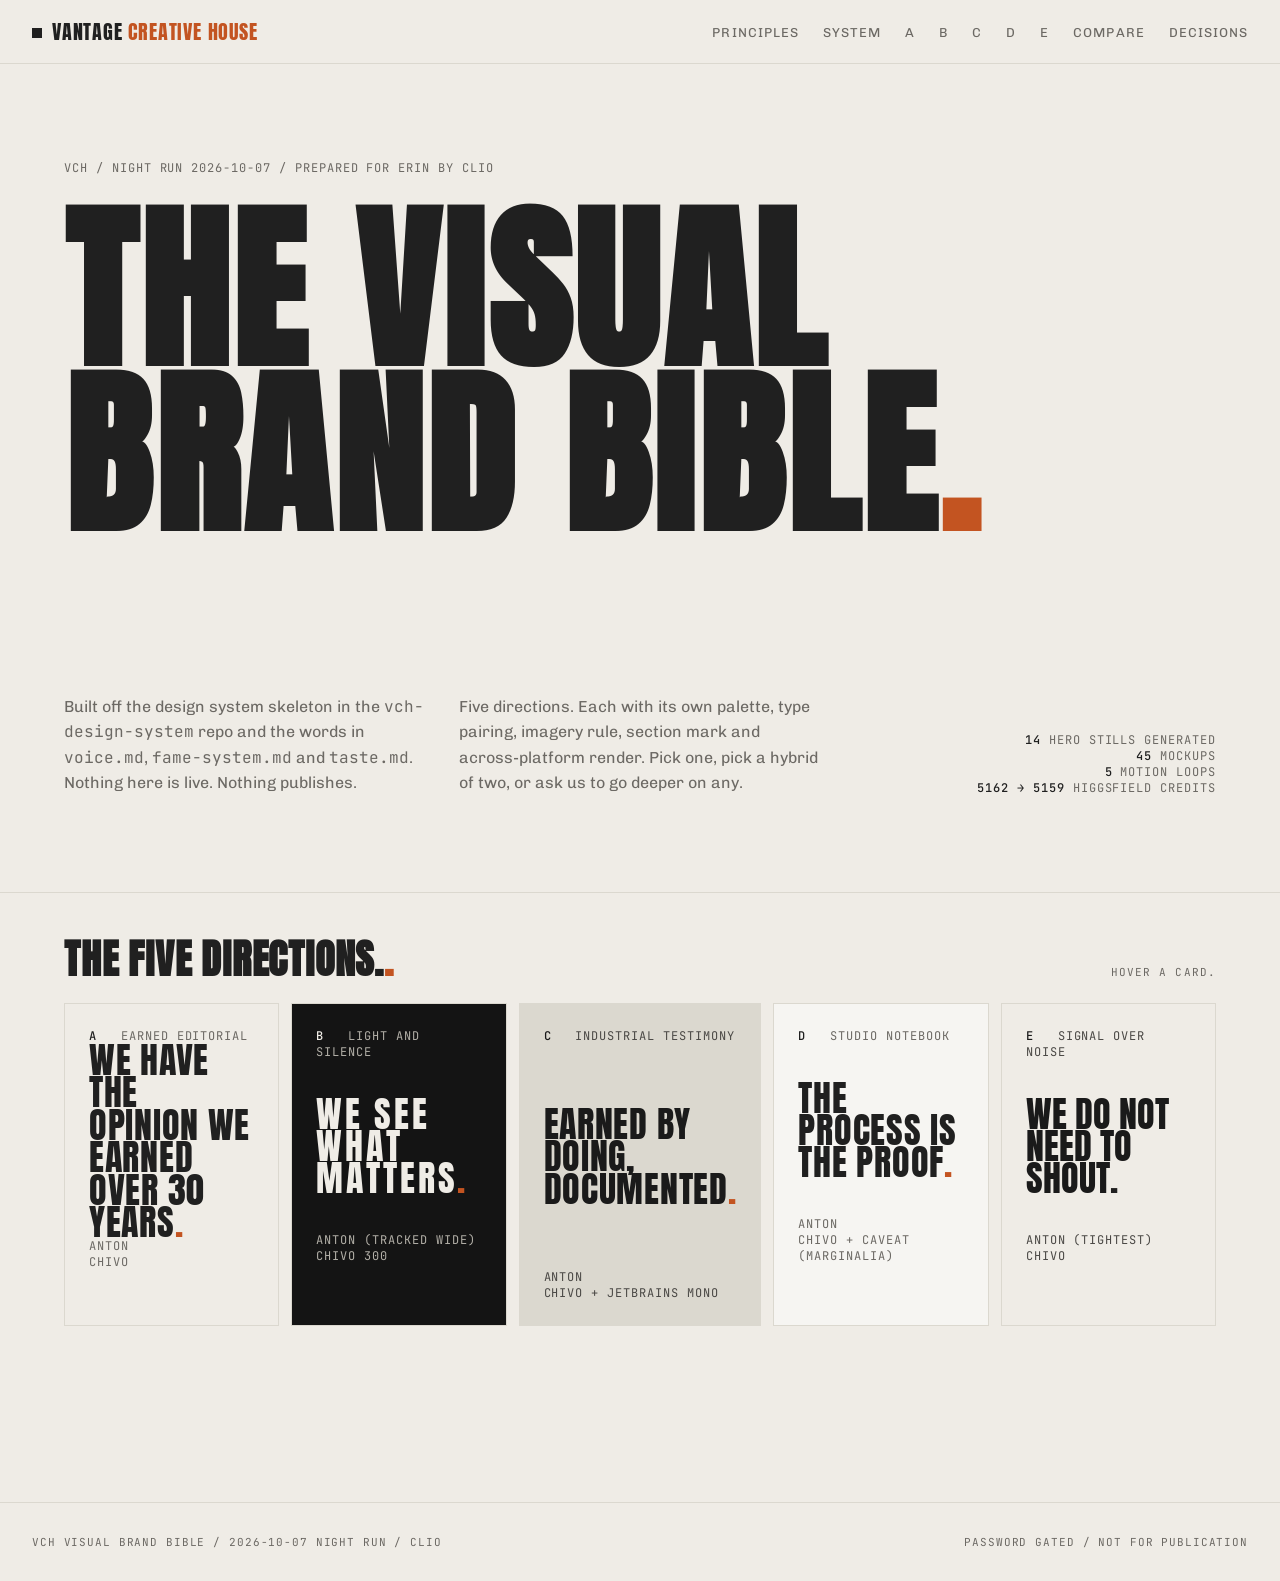
==== index.html @ bb972693 "Night run 2026-10-07: five directions for the VCH visual brand bible" ====
<!doctype html><html lang="en"><head>
<meta charset="utf-8">
<meta name="viewport" content="width=device-width,initial-scale=1">
<title>Cover — VCH Visual Brand Bible</title>
<link rel="preconnect" href="https://fonts.googleapis.com">
<link rel="preconnect" href="https://fonts.gstatic.com" crossorigin>
<link href="https://fonts.googleapis.com/css2?family=Anton&family=Chivo:wght@300;400;500;600&family=Caveat:wght@500&family=JetBrains+Mono:wght@400;500&display=swap" rel="stylesheet">
<link rel="stylesheet" href="/css/tokens.css">
<link rel="stylesheet" href="/css/base.css">
</head><body>
<nav class="site-nav">
  <a class="mark" href="/index.html">Vantage <b>Creative House</b></a>
  <ul>
    <li><a class="item " href="/principles.html">Principles</a></li>
    <li><a class="item " href="/system.html">System</a></li>
    <li><a class="item " href="/dir-A.html">A</a></li>
    <li><a class="item " href="/dir-B.html">B</a></li>
    <li><a class="item " href="/dir-C.html">C</a></li>
    <li><a class="item " href="/dir-D.html">D</a></li>
    <li><a class="item " href="/dir-E.html">E</a></li>
    <li><a class="item " href="/comparison.html">Compare</a></li>
    <li><a class="item " href="/decisions.html">Decisions</a></li>
  </ul>
</nav>
<main style="padding:0;max-width:none;">
  <section style="min-height:92vh;padding:var(--sp-9) var(--sp-8);display:grid;grid-template-rows:auto 1fr auto;">
    <div class="meta">VCH / Night run 2026-10-07 / Prepared for Erin by Clio</div>
    <h1 class="page-title" style="font-size:clamp(96px,14vw,232px);margin-top:var(--sp-6);">The visual<br>brand bible</h1>
    <div class="grid g-3" style="align-items:end;gap:var(--sp-6);">
      <div class="b-body" style="color:var(--warm-grey);max-width:40ch;">
        Built off the design system skeleton in the <code style="font-family:var(--mono);">vch-design-system</code> repo and the words in <code style="font-family:var(--mono);">voice.md</code>, <code style="font-family:var(--mono);">fame-system.md</code> and <code style="font-family:var(--mono);">taste.md</code>. Nothing here is live. Nothing publishes.
      </div>
      <div class="b-body" style="color:var(--warm-grey);max-width:40ch;">
        Five directions. Each with its own palette, type pairing, imagery rule, section mark and across-platform render. Pick one, pick a hybrid of two, or ask us to go deeper on any.
      </div>
      <div class="meta" style="text-align:right;">
        <div><b>14</b> hero stills generated</div>
        <div><b>45</b> mockups</div>
        <div><b>5</b> motion loops</div>
        <div><b>5162 → 5159</b> Higgsfield credits</div>
      </div>
    </div>
  </section>
  <section style="padding:var(--sp-7) var(--sp-8);border-top:1px solid var(--stone);">
    <div class="section-head" style="margin-bottom:var(--sp-5);"><h2 style="font-size:40px;">The five directions.</h2><span class="label">Hover a card.</span></div>
    <div class="grid g-5" style="grid-template-columns:repeat(5,1fr);gap:var(--sp-3);">
      
        <a href="/dir-A.html" data-dir="A" style="text-decoration:none;color:inherit;display:block;border:1px solid var(--stone);background:var(--ground);">
          <div style="padding:var(--sp-5);aspect-ratio:3/4;display:flex;flex-direction:column;justify-content:space-between;color:var(--fg-ink);">
            <div class="meta" style="color:var(--fg-body);"><b style="color:var(--fg-ink);">A</b> &nbsp; Earned Editorial</div>
            <div class="h-display" style="font-size:36px;color:var(--fg-ink);line-height:0.9;">We have the opinion we earned over 30 years</div>
            <div class="meta" style="color:var(--fg-body);">Anton<br>Chivo</div>
          </div>
        </a>
      
        <a href="/dir-B.html" data-dir="B" style="text-decoration:none;color:inherit;display:block;border:1px solid var(--stone);background:var(--ground);">
          <div style="padding:var(--sp-5);aspect-ratio:3/4;display:flex;flex-direction:column;justify-content:space-between;color:var(--fg-ink);">
            <div class="meta" style="color:var(--fg-body);"><b style="color:var(--fg-ink);">B</b> &nbsp; Light and Silence</div>
            <div class="h-display" style="font-size:36px;color:var(--fg-ink);line-height:0.9;">We see what matters</div>
            <div class="meta" style="color:var(--fg-body);">Anton (tracked wide)<br>Chivo 300</div>
          </div>
        </a>
      
        <a href="/dir-C.html" data-dir="C" style="text-decoration:none;color:inherit;display:block;border:1px solid var(--stone);background:var(--ground);">
          <div style="padding:var(--sp-5);aspect-ratio:3/4;display:flex;flex-direction:column;justify-content:space-between;color:var(--fg-ink);">
            <div class="meta" style="color:var(--fg-body);"><b style="color:var(--fg-ink);">C</b> &nbsp; Industrial Testimony</div>
            <div class="h-display" style="font-size:36px;color:var(--fg-ink);line-height:0.9;">Earned by doing, documented</div>
            <div class="meta" style="color:var(--fg-body);">Anton<br>Chivo + JetBrains Mono</div>
          </div>
        </a>
      
        <a href="/dir-D.html" data-dir="D" style="text-decoration:none;color:inherit;display:block;border:1px solid var(--stone);background:var(--ground);">
          <div style="padding:var(--sp-5);aspect-ratio:3/4;display:flex;flex-direction:column;justify-content:space-between;color:var(--fg-ink);">
            <div class="meta" style="color:var(--fg-body);"><b style="color:var(--fg-ink);">D</b> &nbsp; Studio Notebook</div>
            <div class="h-display" style="font-size:36px;color:var(--fg-ink);line-height:0.9;">The process is the proof</div>
            <div class="meta" style="color:var(--fg-body);">Anton<br>Chivo + Caveat (marginalia)</div>
          </div>
        </a>
      
        <a href="/dir-E.html" data-dir="E" style="text-decoration:none;color:inherit;display:block;border:1px solid var(--stone);background:var(--ground);">
          <div style="padding:var(--sp-5);aspect-ratio:3/4;display:flex;flex-direction:column;justify-content:space-between;color:var(--fg-ink);">
            <div class="meta" style="color:var(--fg-body);"><b style="color:var(--fg-ink);">E</b> &nbsp; Signal Over Noise</div>
            <div class="h-display" style="font-size:36px;color:var(--fg-ink);line-height:0.9;">We do not need to shout</div>
            <div class="meta" style="color:var(--fg-body);">Anton (tightest)<br>Chivo</div>
          </div>
        </a>
      
    </div>
  </section>
</main><footer class="site">
  <div>VCH Visual Brand Bible / 2026-10-07 night run / Clio</div>
  <div>Password gated / Not for publication</div>
</footer>
</body></html>
---- css/tokens.css ----
/* VCH visual brand bible — shared tokens */
:root {
  /* palette */
  --ivory: #EFECE6;
  --soft-white: #F6F5F2;
  --ink: #202020;
  --warm-grey: #6C6964;
  --stone: #DBD8CF;
  --pale-blue: #B8D2D8;
  --muted-teal: #80A7AF;
  --burnt-orange: #C35421;

  /* type */
  --display: "Anton", "Oswald", "Impact", sans-serif;
  --body:    "Chivo", "Inter", system-ui, sans-serif;
  --mono:    "JetBrains Mono", ui-monospace, monospace;
  --hand:    "Caveat", cursive;

  /* scale */
  --sp-1: 4px;  --sp-2: 8px;  --sp-3: 12px; --sp-4: 16px;
  --sp-5: 24px; --sp-6: 32px; --sp-7: 48px; --sp-8: 64px;
  --sp-9: 96px; --sp-10: 128px;

  --measure: 60ch;
}

/* direction A — earned editorial */
[data-dir="A"] {
  --ground: #EFECE6;
  --ground-alt: #F6F5F2;
  --fg-ink: #202020;
  --fg-body: #6C6964;
  --fg-field: #DBD8CF;
  --fg-accent: #C35421;
  --display-tracking: 0.02em;
  --display-leading: 0.92;
}

/* direction B — light and silence */
[data-dir="B"] {
  --ground: #141414;
  --ground-alt: #202020;
  --fg-ink: #EFECE6;
  --fg-body: #B2AFA7;
  --fg-field: #2A2724;
  --fg-accent: #C35421;
  --display-tracking: 0.08em;
  --display-leading: 0.92;
}

/* direction C — industrial testimony */
[data-dir="C"] {
  --ground: #DBD8CF;
  --ground-alt: #C8C5BC;
  --fg-ink: #1A1A1A;
  --fg-body: #4A4845;
  --fg-field: #A6A39C;
  --fg-accent: #C35421;
  --display-tracking: 0.02em;
  --display-leading: 0.92;
}

/* direction D — studio notebook */
[data-dir="D"] {
  --ground: #F6F5F2;
  --ground-alt: #DBD8CF;
  --fg-ink: #202020;
  --fg-body: #6C6964;
  --fg-field: #B8D2D8;
  --fg-accent: #C35421;
  --display-tracking: 0.02em;
  --display-leading: 0.92;
}

/* direction E — signal over noise */
[data-dir="E"] {
  --ground: #EFECE6;
  --ground-alt: #F6F5F2;
  --fg-ink: #1A1A1A;
  --fg-body: #4A4845;
  --fg-field: #EFECE6;
  --fg-accent: #202020;
  --display-tracking: 0.0em;
  --display-leading: 0.9;
}

/* paper noise texture for direction D */
[data-dir="D"] .paper {
  background-image: radial-gradient(1px 1px at 25% 15%, rgba(0,0,0,0.03) 1px, transparent 1px),
                    radial-gradient(1px 1px at 60% 70%, rgba(0,0,0,0.03) 1px, transparent 1px),
                    radial-gradient(1px 1px at 80% 40%, rgba(0,0,0,0.02) 1px, transparent 1px);
}
---- css/base.css ----
/* VCH presentation — base layout */
* { box-sizing: border-box; }
html, body { margin: 0; padding: 0; background: var(--ivory); color: var(--ink); font-family: var(--body); -webkit-font-smoothing: antialiased; }
body { min-height: 100vh; }

.site-nav {
  position: sticky; top: 0; z-index: 10;
  display: flex; align-items: center; justify-content: space-between;
  padding: var(--sp-4) var(--sp-6);
  background: var(--ivory); border-bottom: 1px solid var(--stone);
}
.site-nav .mark { font-family: var(--display); text-transform: uppercase; letter-spacing: 0.04em; font-size: 20px; color: var(--ink); text-decoration: none; }
.site-nav .mark::before { content: ""; display: inline-block; width: 10px; height: 10px; background: var(--ink); margin-right: 10px; vertical-align: 2px; }
.site-nav .mark b { color: var(--burnt-orange); font-weight: 400; }
.site-nav ul { list-style: none; display: flex; gap: var(--sp-5); margin: 0; padding: 0; }
.site-nav a.item { color: var(--warm-grey); text-decoration: none; font-size: 13px; letter-spacing: 0.08em; text-transform: uppercase; }
.site-nav a.item:hover, .site-nav a.item.active { color: var(--ink); }

main { max-width: 1440px; margin: 0 auto; padding: var(--sp-8) var(--sp-6) var(--sp-10); }

.page-title { font-family: var(--display); text-transform: uppercase; letter-spacing: 0.02em; line-height: 0.92; font-size: clamp(80px, 10vw, 160px); margin: 0 0 var(--sp-5); color: var(--ink); }
.page-title::after { content: "."; color: var(--burnt-orange); }
.page-subtitle { font-family: var(--body); color: var(--warm-grey); font-size: 18px; max-width: 60ch; margin: 0 0 var(--sp-7); line-height: 1.55; }

.meta { font-family: var(--mono); color: var(--warm-grey); font-size: 12px; letter-spacing: 0.08em; text-transform: uppercase; }
.meta b { color: var(--ink); font-weight: 500; }

/* type scale */
.h-display { font-family: var(--display); text-transform: uppercase; letter-spacing: var(--display-tracking, 0.02em); line-height: var(--display-leading, 0.92); }
.h-display::after { content: "."; color: var(--fg-accent, var(--burnt-orange)); }
.b-lede { font-family: var(--body); font-size: 20px; line-height: 1.55; color: var(--warm-grey); max-width: 56ch; }
.b-body { font-family: var(--body); font-size: 16px; line-height: 1.6; color: var(--warm-grey); }

/* section mark */
.mark-sq { display: inline-block; width: 12px; height: 12px; background: currentColor; margin-right: 10px; vertical-align: 1px; }
.mark-sq-xs { display: inline-block; width: 8px; height: 8px; background: currentColor; margin-right: 8px; vertical-align: 1px; }
.mark-bracket { font-family: var(--mono); font-weight: 500; margin-right: 8px; opacity: 0.6; }

/* direction tiles */
.dir-page {
  background: var(--ground);
  color: var(--fg-ink);
  padding: var(--sp-8) var(--sp-6);
  min-height: 100vh;
}
.dir-page .b-lede, .dir-page .b-body { color: var(--fg-body); }
.dir-page .page-title::after { color: var(--fg-accent); }

/* grid helpers */
.grid { display: grid; gap: var(--sp-5); }
.g-2 { grid-template-columns: repeat(2, 1fr); }
.g-3 { grid-template-columns: repeat(3, 1fr); }
.g-4 { grid-template-columns: repeat(4, 1fr); }
.g-12 { grid-template-columns: repeat(12, 1fr); }

/* IG grid mockup — a 3x3 */
.ig-grid { display: grid; grid-template-columns: repeat(3, 1fr); gap: 2px; aspect-ratio: 1 / 1; background: var(--fg-field); border: 1px solid var(--fg-field); max-width: 540px; }
.ig-tile { aspect-ratio: 1 / 1; background: var(--ground); position: relative; overflow: hidden; }
.ig-tile.photo { background-size: cover; background-position: center; }
.ig-tile.statement { display: flex; align-items: center; justify-content: center; padding: 12px; text-align: center; }
.ig-tile.statement .t { font-family: var(--display); text-transform: uppercase; letter-spacing: 0.02em; line-height: 0.9; font-size: 20px; color: var(--fg-ink); }
.ig-tile.statement .t::after { content: "."; color: var(--fg-accent); }
.ig-tile.statement.alt { background: var(--ground-alt); }
.ig-tile.statement.field { background: var(--fg-field); }

/* YouTube thumbnail — 1280x720 at scale */
.yt-thumb { aspect-ratio: 16 / 9; background: var(--ground); color: var(--fg-ink); position: relative; max-width: 720px; overflow: hidden; display: flex; align-items: flex-end; padding: 32px; }
.yt-thumb.photo { background-size: cover; background-position: center; color: var(--ivory); }
.yt-thumb .t { font-family: var(--display); text-transform: uppercase; letter-spacing: 0.02em; line-height: 0.9; font-size: 48px; max-width: 70%; text-shadow: 0 2px 20px rgba(0,0,0,0.25); }
.yt-thumb .t::after { content: "."; color: var(--fg-accent); }

/* YouTube banner — 2560x1440 TV-safe centre */
.yt-banner { aspect-ratio: 16 / 9; background: var(--ground); color: var(--fg-ink); position: relative; max-width: 100%; overflow: hidden; display: flex; align-items: center; justify-content: center; }
.yt-banner .safe { width: 1546px; max-width: 60%; aspect-ratio: 1546 / 423; display: flex; flex-direction: column; justify-content: center; align-items: flex-start; padding: 24px; }
.yt-banner .safe .t { font-family: var(--display); text-transform: uppercase; letter-spacing: 0.04em; line-height: 0.9; font-size: 42px; }
.yt-banner .safe .t::after { content: "."; color: var(--fg-accent); }
.yt-banner .safe .b { font-family: var(--body); font-size: 15px; opacity: 0.75; margin-top: 12px; max-width: 60ch; }

/* LinkedIn single post 1200x627 */
.li-post { aspect-ratio: 1200 / 627; background: var(--ground); color: var(--fg-ink); position: relative; max-width: 720px; overflow: hidden; padding: 36px; display: flex; flex-direction: column; justify-content: space-between; }
.li-post.photo { background-size: cover; background-position: center; }
.li-post .t { font-family: var(--display); text-transform: uppercase; letter-spacing: 0.02em; line-height: 0.9; font-size: 44px; max-width: 90%; }
.li-post .t::after { content: "."; color: var(--fg-accent); }
.li-post .sub { font-family: var(--body); font-size: 14px; opacity: 0.65; margin-top: 24px; }
.li-post .sub::before { content: ""; display: inline-block; width: 10px; height: 10px; background: var(--fg-ink); margin-right: 8px; vertical-align: 1px; }

/* LinkedIn banner 1584x396 */
.li-banner { aspect-ratio: 1584 / 396; background: var(--ground); color: var(--fg-ink); position: relative; max-width: 100%; overflow: hidden; padding: 32px 48px; display: flex; align-items: center; justify-content: space-between; }
.li-banner .t { font-family: var(--display); text-transform: uppercase; letter-spacing: 0.02em; line-height: 0.9; font-size: 42px; max-width: 70%; }
.li-banner .t::after { content: "."; color: var(--fg-accent); }
.li-banner .meta { color: var(--fg-body); }

/* IG story 1080x1920 */
.ig-story { aspect-ratio: 1080 / 1920; max-width: 300px; background: var(--ground); color: var(--fg-ink); overflow: hidden; position: relative; padding: 36px 28px; display: flex; flex-direction: column; justify-content: space-between; }
.ig-story.photo { background-size: cover; background-position: center; color: var(--ivory); }
.ig-story .t { font-family: var(--display); text-transform: uppercase; letter-spacing: 0.02em; line-height: 0.9; font-size: 36px; max-width: 90%; }
.ig-story .t::after { content: "."; color: var(--fg-accent); }
.ig-story .foot { font-family: var(--mono); font-size: 10px; letter-spacing: 0.08em; text-transform: uppercase; opacity: 0.6; }

/* IG reel cover 1080x1920 safe zone */
.ig-reel { aspect-ratio: 1080 / 1920; max-width: 300px; background: var(--ground); color: var(--fg-ink); overflow: hidden; position: relative; display: flex; flex-direction: column; align-items: center; justify-content: center; padding: 30px 24px; }
.ig-reel.photo { background-size: cover; background-position: center; color: var(--ivory); }
.ig-reel .t { font-family: var(--display); text-transform: uppercase; letter-spacing: 0.02em; line-height: 0.9; font-size: 32px; text-align: center; max-width: 85%; }
.ig-reel .t::after { content: "."; color: var(--fg-accent); }

/* blog hero 1920x900 */
.blog-hero { aspect-ratio: 1920 / 900; background: var(--ground); color: var(--fg-ink); position: relative; max-width: 100%; overflow: hidden; display: flex; align-items: center; padding: 72px; }
.blog-hero.photo { background-size: cover; background-position: center; }
.blog-hero .t { font-family: var(--display); text-transform: uppercase; letter-spacing: 0.02em; line-height: 0.9; font-size: 96px; max-width: 70%; }
.blog-hero .t::after { content: "."; color: var(--fg-accent); }
.blog-hero .sub { font-family: var(--body); font-size: 18px; max-width: 50ch; opacity: 0.75; margin-top: 24px; }

/* brand board 1920x1080 */
.brand-board { aspect-ratio: 16 / 9; background: var(--ground); color: var(--fg-ink); overflow: hidden; display: grid; grid-template-columns: 2fr 3fr; max-width: 100%; }
.brand-board .left { padding: 72px; display: flex; flex-direction: column; justify-content: space-between; }
.brand-board .left .wordmark { font-family: var(--display); text-transform: uppercase; letter-spacing: 0.04em; font-size: 36px; }
.brand-board .left .wordmark::before { content: ""; display: inline-block; width: 14px; height: 14px; background: var(--fg-ink); margin-right: 12px; vertical-align: 2px; }
.brand-board .left .principle { font-family: var(--display); text-transform: uppercase; letter-spacing: 0.02em; line-height: 0.9; font-size: 56px; max-width: 15ch; }
.brand-board .left .principle::after { content: "."; color: var(--fg-accent); }
.brand-board .left .meta-lines { display: grid; gap: 6px; }
.brand-board .left .meta-lines .ml { font-family: var(--mono); font-size: 11px; letter-spacing: 0.08em; text-transform: uppercase; opacity: 0.7; }
.brand-board .left .meta-lines .ml b { color: var(--fg-ink); font-weight: 500; }

.brand-board .right { padding: 60px; background: var(--ground-alt); display: grid; grid-template-rows: auto 1fr auto; gap: 40px; }
.brand-board .right .palette { display: grid; grid-template-columns: repeat(6, 1fr); gap: 8px; height: 56px; }
.brand-board .right .palette .chip { position: relative; }
.brand-board .right .palette .chip::after { position: absolute; left: 0; bottom: -16px; font-family: var(--mono); font-size: 9px; letter-spacing: 0.06em; text-transform: uppercase; opacity: 0.6; content: attr(data-name); white-space: nowrap; }
.brand-board .right .type { display: grid; gap: 20px; align-content: center; }
.brand-board .right .type .d { font-family: var(--display); text-transform: uppercase; letter-spacing: var(--display-tracking); line-height: 0.9; font-size: 80px; }
.brand-board .right .type .d::after { content: "."; color: var(--fg-accent); }
.brand-board .right .type .b { font-family: var(--body); font-size: 18px; max-width: 48ch; }
.brand-board .right .type .m { font-family: var(--mono); font-size: 12px; letter-spacing: 0.08em; text-transform: uppercase; opacity: 0.75; }
.brand-board .right .rules { display: grid; grid-template-columns: 1fr 1fr; gap: 24px; }
.brand-board .right .rules .r { }
.brand-board .right .rules .r h4 { font-family: var(--mono); font-size: 11px; letter-spacing: 0.1em; text-transform: uppercase; margin: 0 0 10px; opacity: 0.7; }
.brand-board .right .rules .r ul { margin: 0; padding: 0; list-style: none; }
.brand-board .right .rules .r li { font-family: var(--body); font-size: 13px; padding: 4px 0; opacity: 0.85; }
.brand-board .right .rules .r li::before { content: "— "; opacity: 0.5; }

/* section */
.section { margin: var(--sp-9) 0; }
.section-head { display: flex; align-items: baseline; justify-content: space-between; margin-bottom: var(--sp-6); }
.section-head h2 { font-family: var(--display); text-transform: uppercase; letter-spacing: 0.02em; line-height: 0.92; font-size: 56px; margin: 0; }
.section-head h2::after { content: "."; color: var(--fg-accent, var(--burnt-orange)); }
.section-head .label { font-family: var(--mono); font-size: 11px; letter-spacing: 0.1em; text-transform: uppercase; color: var(--warm-grey); }

footer.site { margin-top: var(--sp-10); padding: var(--sp-6); border-top: 1px solid var(--stone); color: var(--warm-grey); display: flex; justify-content: space-between; font-family: var(--mono); font-size: 11px; letter-spacing: 0.08em; text-transform: uppercase; }

/* motion card — in-browser 5s loop, no mp4 required */
.motion-card { aspect-ratio: 1080 / 1920; max-width: 300px; background: var(--ground); color: var(--fg-ink); overflow: hidden; position: relative; display: flex; align-items: center; justify-content: center; }
.motion-anim { position: relative; width: 100%; height: 100%; overflow: hidden; display: grid; grid-template-rows: 1fr auto 1fr; padding: 32px 24px; }
.motion-anim .motion-sq { width: 18px; height: 18px; align-self: start; animation: motionSq 5s linear infinite; }
.motion-anim .motion-text { align-self: center; font-family: var(--display); text-transform: uppercase; letter-spacing: 0.02em; line-height: 0.9; font-size: 42px; text-align: left; max-width: 100%; overflow: hidden; position: relative; }
.motion-anim .motion-line { display: inline; opacity: 0; animation: motionLine 5s cubic-bezier(.2,.6,.2,1) infinite; }
.motion-anim .motion-dot { font-size: 42px; display: inline-block; opacity: 0; transform: translateY(10px); animation: motionDot 5s linear infinite; }
.motion-anim .motion-foot { align-self: end; font-family: var(--mono); font-size: 10px; letter-spacing: 0.1em; text-transform: uppercase; }

@keyframes motionLine {
  0%   { opacity: 0; letter-spacing: 0.6em; filter: blur(6px); }
  12%  { opacity: 0; letter-spacing: 0.4em; filter: blur(4px); }
  34%  { opacity: 1; letter-spacing: 0.02em; filter: blur(0); }
  85%  { opacity: 1; letter-spacing: 0.02em; filter: blur(0); }
  100% { opacity: 0; letter-spacing: 0.02em; filter: blur(2px); }
}
@keyframes motionDot {
  0%, 50% { opacity: 0; transform: translateY(10px); }
  58%     { opacity: 1; transform: translateY(0); }
  85%     { opacity: 1; transform: translateY(0); }
  100%    { opacity: 0; transform: translateY(0); }
}
@keyframes motionSq {
  0%, 100% { transform: scale(1); }
  40%      { transform: scale(1.6); }
  60%      { transform: scale(1); }
}
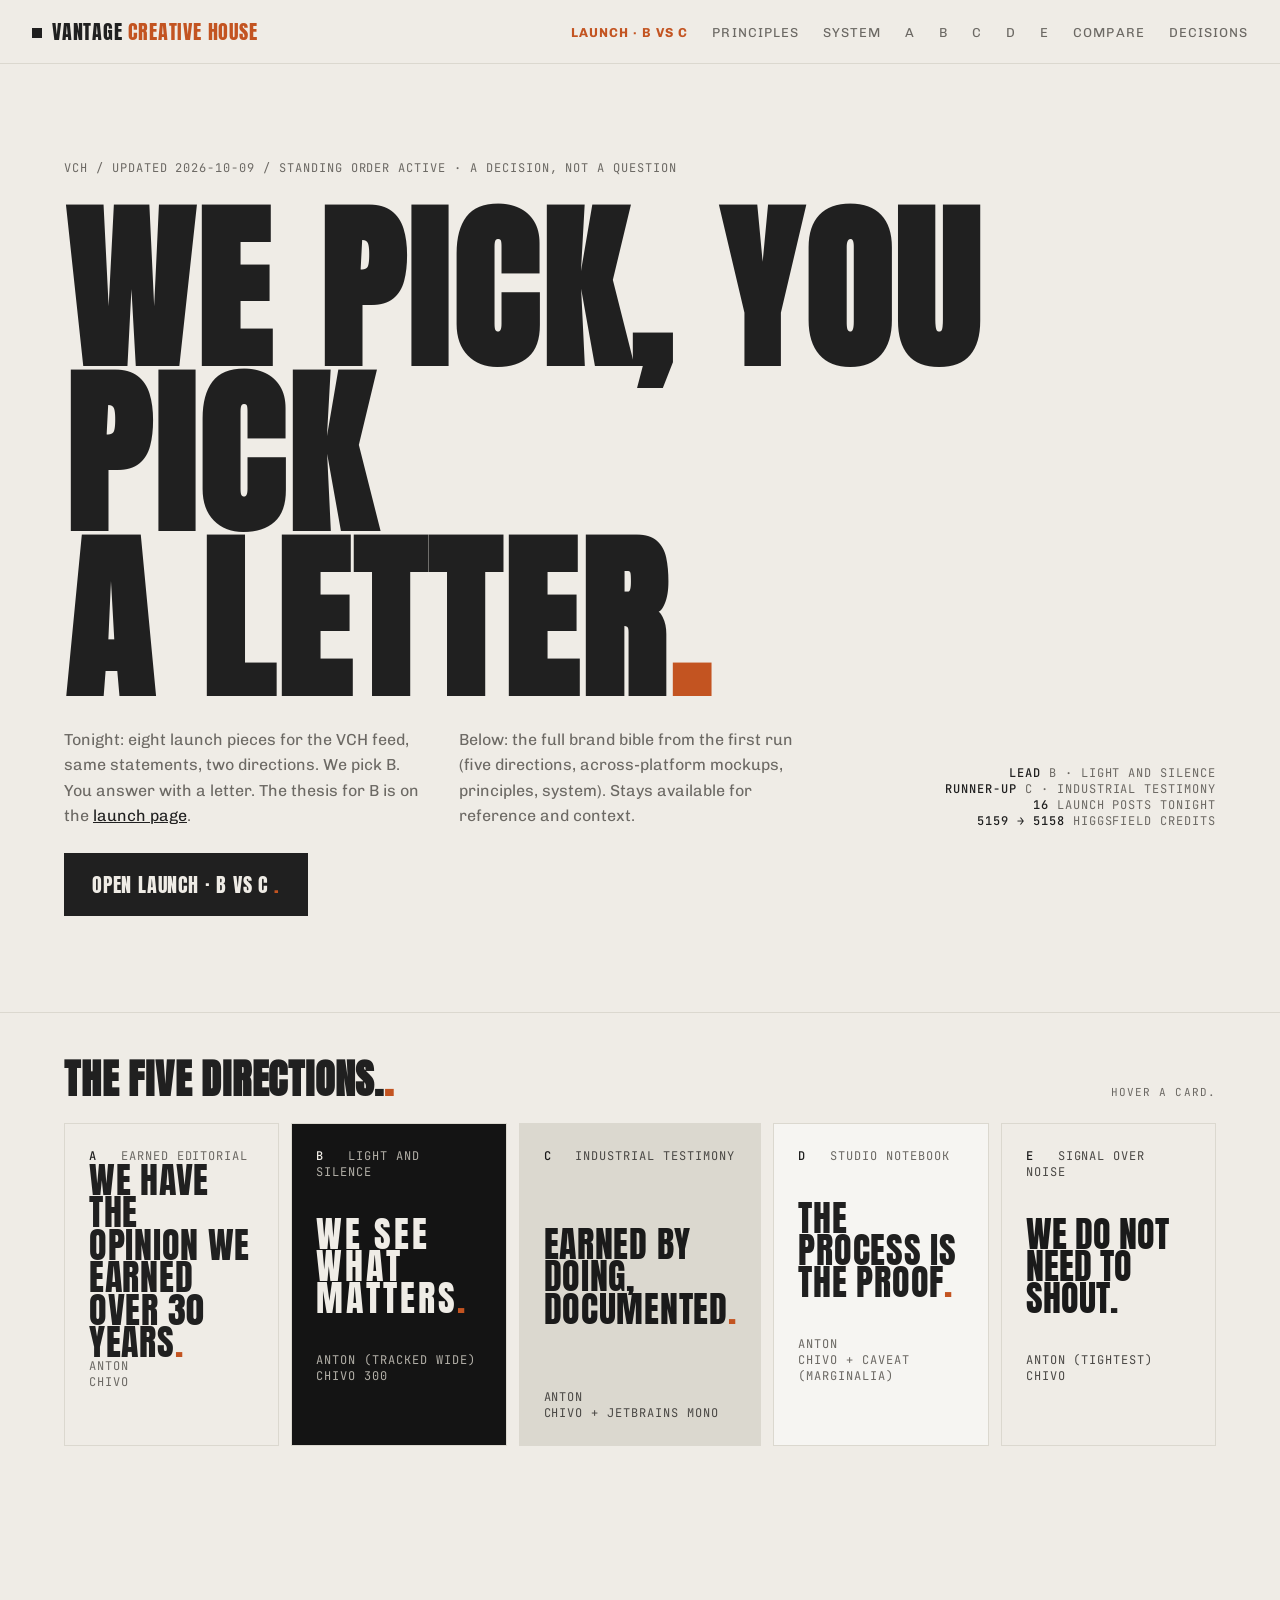
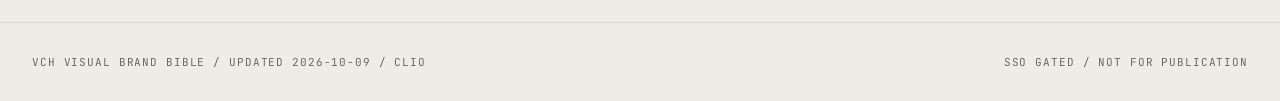
==== commit 62c49111: "Night run 2026-10-09: launch set B vs C, standing order active" ====
--- a/index.html
+++ b/index.html
@@ -11,6 +11,7 @@
 <nav class="site-nav">
   <a class="mark" href="/index.html">Vantage <b>Creative House</b></a>
   <ul>
+    <li><a class="item " href="/launch.html"><b style="color:var(--burnt-orange);">Launch · B vs C</b></a></li>
     <li><a class="item " href="/principles.html">Principles</a></li>
     <li><a class="item " href="/system.html">System</a></li>
     <li><a class="item " href="/dir-A.html">A</a></li>
@@ -24,21 +25,24 @@
 </nav>
 <main style="padding:0;max-width:none;">
   <section style="min-height:92vh;padding:var(--sp-9) var(--sp-8);display:grid;grid-template-rows:auto 1fr auto;">
-    <div class="meta">VCH / Night run 2026-10-07 / Prepared for Erin by Clio</div>
-    <h1 class="page-title" style="font-size:clamp(96px,14vw,232px);margin-top:var(--sp-6);">The visual<br>brand bible</h1>
+    <div class="meta">VCH / Updated 2026-10-09 / Standing order active · a decision, not a question</div>
+    <h1 class="page-title" style="font-size:clamp(96px,14vw,232px);margin-top:var(--sp-6);">We pick, you pick<br>a letter</h1>
     <div class="grid g-3" style="align-items:end;gap:var(--sp-6);">
       <div class="b-body" style="color:var(--warm-grey);max-width:40ch;">
-        Built off the design system skeleton in the <code style="font-family:var(--mono);">vch-design-system</code> repo and the words in <code style="font-family:var(--mono);">voice.md</code>, <code style="font-family:var(--mono);">fame-system.md</code> and <code style="font-family:var(--mono);">taste.md</code>. Nothing here is live. Nothing publishes.
+        Tonight: eight launch pieces for the VCH feed, same statements, two directions. We pick B. You answer with a letter. The thesis for B is on the <a href="/launch.html" style="color:var(--ink);">launch page</a>.
       </div>
       <div class="b-body" style="color:var(--warm-grey);max-width:40ch;">
-        Five directions. Each with its own palette, type pairing, imagery rule, section mark and across-platform render. Pick one, pick a hybrid of two, or ask us to go deeper on any.
+        Below: the full brand bible from the first run (five directions, across-platform mockups, principles, system). Stays available for reference and context.
       </div>
       <div class="meta" style="text-align:right;">
-        <div><b>14</b> hero stills generated</div>
-        <div><b>45</b> mockups</div>
-        <div><b>5</b> motion loops</div>
-        <div><b>5162 → 5159</b> Higgsfield credits</div>
+        <div><b>Lead</b> B · Light and Silence</div>
+        <div><b>Runner-up</b> C · Industrial Testimony</div>
+        <div><b>16</b> launch posts tonight</div>
+        <div><b>5159 → 5158</b> Higgsfield credits</div>
       </div>
+    </div>
+    <div style="margin-top:var(--sp-5);">
+      <a href="/launch.html" style="display:inline-block;background:var(--ink);color:var(--ivory);font-family:var(--display);text-transform:uppercase;letter-spacing:0.04em;font-size:20px;padding:16px 28px;text-decoration:none;">Open launch · B vs C <span style="color:var(--burnt-orange);">.</span></a>
     </div>
   </section>
   <section style="padding:var(--sp-7) var(--sp-8);border-top:1px solid var(--stone);">
@@ -88,7 +92,7 @@
     </div>
   </section>
 </main><footer class="site">
-  <div>VCH Visual Brand Bible / 2026-10-07 night run / Clio</div>
-  <div>Password gated / Not for publication</div>
+  <div>VCH Visual Brand Bible / Updated 2026-10-09 / Clio</div>
+  <div>SSO gated / Not for publication</div>
 </footer>
 </body></html>
--- a/css/base.css
+++ b/css/base.css
@@ -146,6 +146,56 @@
 
 footer.site { margin-top: var(--sp-10); padding: var(--sp-6); border-top: 1px solid var(--stone); color: var(--warm-grey); display: flex; justify-content: space-between; font-family: var(--mono); font-size: 11px; letter-spacing: 0.08em; text-transform: uppercase; }
 
+/* ------------------ Launch tiles (1080x1080 IG squares, scaled) ------------------ */
+.launch-tile { aspect-ratio: 1 / 1; background: var(--ground); color: var(--fg-ink); position: relative; overflow: hidden; display: flex; flex-direction: column; justify-content: flex-end; padding: 28px; font-family: var(--body); }
+.launch-tile .lt-mark { position: absolute; top: 24px; left: 24px; display: flex; align-items: center; gap: 10px; font-family: var(--mono); font-size: 10px; letter-spacing: 0.1em; text-transform: uppercase; color: var(--fg-body); opacity: 0.9; }
+.launch-tile .lt-mark .sq { width: 10px; height: 10px; background: var(--fg-ink); }
+.launch-tile[data-dir="B"] .lt-mark .sq { display: none; }
+.launch-tile[data-dir="B"] .lt-mark::before { content: "[ ]"; font-family: var(--mono); color: var(--fg-ink); margin-right: 6px; opacity: 0.6; }
+.launch-tile .lt-stamp { position: absolute; top: 24px; right: 24px; font-family: var(--mono); font-size: 10px; letter-spacing: 0.1em; text-transform: uppercase; color: var(--fg-body); border: 1px solid var(--fg-body); padding: 4px 8px; }
+.launch-tile .lt-foot { font-family: var(--mono); font-size: 10px; letter-spacing: 0.1em; text-transform: uppercase; color: var(--fg-body); opacity: 0.9; margin-top: 20px; }
+.launch-tile .lt-foot::before { content: ""; display: inline-block; width: 8px; height: 8px; background: var(--fg-ink); margin-right: 8px; vertical-align: 1px; }
+
+/* layout: typeMax — statement fills most of the frame */
+.launch-tile.lt-typeMax { justify-content: center; align-items: flex-start; }
+.launch-tile.lt-typeMax .lt-text { font-family: var(--display); text-transform: uppercase; letter-spacing: var(--display-tracking,0.02em); line-height: 0.88; font-size: 72px; max-width: 100%; color: var(--fg-ink); }
+.launch-tile.lt-typeMax .lt-text::after { content: "."; color: var(--fg-accent); }
+
+/* layout: photoTop — image fills top half, statement sits in bottom half */
+.launch-tile.lt-photoTop { background-size: cover; background-position: center; }
+.launch-tile.lt-photoTop .lt-overlay { position: absolute; left: 0; right: 0; bottom: 0; padding: 28px; background: linear-gradient(to top, rgba(0,0,0,0.75), rgba(0,0,0,0.0)); color: #EFECE6; }
+.launch-tile.lt-photoTop[data-dir="C"] .lt-overlay { background: linear-gradient(to top, rgba(26,26,26,0.78), rgba(26,26,26,0.0)); }
+.launch-tile.lt-photoTop .lt-text { font-family: var(--display); text-transform: uppercase; letter-spacing: var(--display-tracking,0.02em); line-height: 0.9; font-size: 44px; color: #EFECE6; }
+.launch-tile.lt-photoTop .lt-text::after { content: "."; color: var(--fg-accent); }
+.launch-tile.lt-photoTop .lt-mark, .launch-tile.lt-photoTop .lt-stamp { color: #EFECE6; opacity: 0.95; }
+.launch-tile.lt-photoTop .lt-stamp { border-color: #EFECE6; }
+.launch-tile.lt-photoTop .lt-foot { color: #EFECE6; opacity: 0.9; }
+.launch-tile.lt-photoTop .lt-foot::before { background: #EFECE6; }
+
+/* layout: typeSplit — two-line statement, forced split */
+.launch-tile.lt-typeSplit { justify-content: center; align-items: flex-start; }
+.launch-tile.lt-typeSplit .lt-text { font-family: var(--display); text-transform: uppercase; letter-spacing: var(--display-tracking,0.02em); line-height: 0.9; font-size: 64px; color: var(--fg-ink); }
+.launch-tile.lt-typeSplit .lt-text .lt-line-2 { display: block; color: var(--fg-body); }
+.launch-tile.lt-typeSplit .lt-text::after { content: "."; color: var(--fg-accent); }
+
+/* layout: pillar — pillar number + statement + sub */
+.launch-tile.lt-pillar { justify-content: space-between; align-items: flex-start; padding: 32px; }
+.launch-tile.lt-pillar .lt-pillar-num { font-family: var(--display); text-transform: uppercase; font-size: 160px; line-height: 1; color: var(--fg-field); margin-top: 8px; }
+.launch-tile.lt-pillar .lt-pillar-main { }
+.launch-tile.lt-pillar .lt-text { font-family: var(--display); text-transform: uppercase; letter-spacing: var(--display-tracking,0.02em); line-height: 0.9; font-size: 48px; color: var(--fg-ink); }
+.launch-tile.lt-pillar .lt-text::after { content: "."; color: var(--fg-accent); }
+.launch-tile.lt-pillar .lt-sub { font-family: var(--body); font-size: 14px; color: var(--fg-body); max-width: 32ch; line-height: 1.5; margin-top: 12px; }
+
+/* launch grid in the comparison page */
+.launch-row { display: grid; grid-template-columns: 48px 1fr 1fr; gap: 20px; align-items: start; padding: 20px 0; border-top: 1px solid var(--stone); }
+.launch-row:first-of-type { border-top: none; }
+.launch-row .num { font-family: var(--mono); font-size: 11px; letter-spacing: 0.1em; text-transform: uppercase; color: var(--warm-grey); padding-top: 8px; }
+.launch-row .caption { grid-column: 2 / 4; font-family: var(--body); font-size: 13px; color: var(--warm-grey); max-width: 90ch; line-height: 1.55; margin-top: 8px; }
+.launch-colhead { display: grid; grid-template-columns: 48px 1fr 1fr; gap: 20px; padding: 20px 0 8px; }
+.launch-colhead .h { font-family: var(--display); text-transform: uppercase; letter-spacing: 0.02em; font-size: 24px; }
+.launch-colhead .h::after { content: "."; color: var(--burnt-orange); }
+.launch-colhead .meta { margin-top: 4px; }
+
 /* motion card — in-browser 5s loop, no mp4 required */
 .motion-card { aspect-ratio: 1080 / 1920; max-width: 300px; background: var(--ground); color: var(--fg-ink); overflow: hidden; position: relative; display: flex; align-items: center; justify-content: center; }
 .motion-anim { position: relative; width: 100%; height: 100%; overflow: hidden; display: grid; grid-template-rows: 1fr auto 1fr; padding: 32px 24px; }
